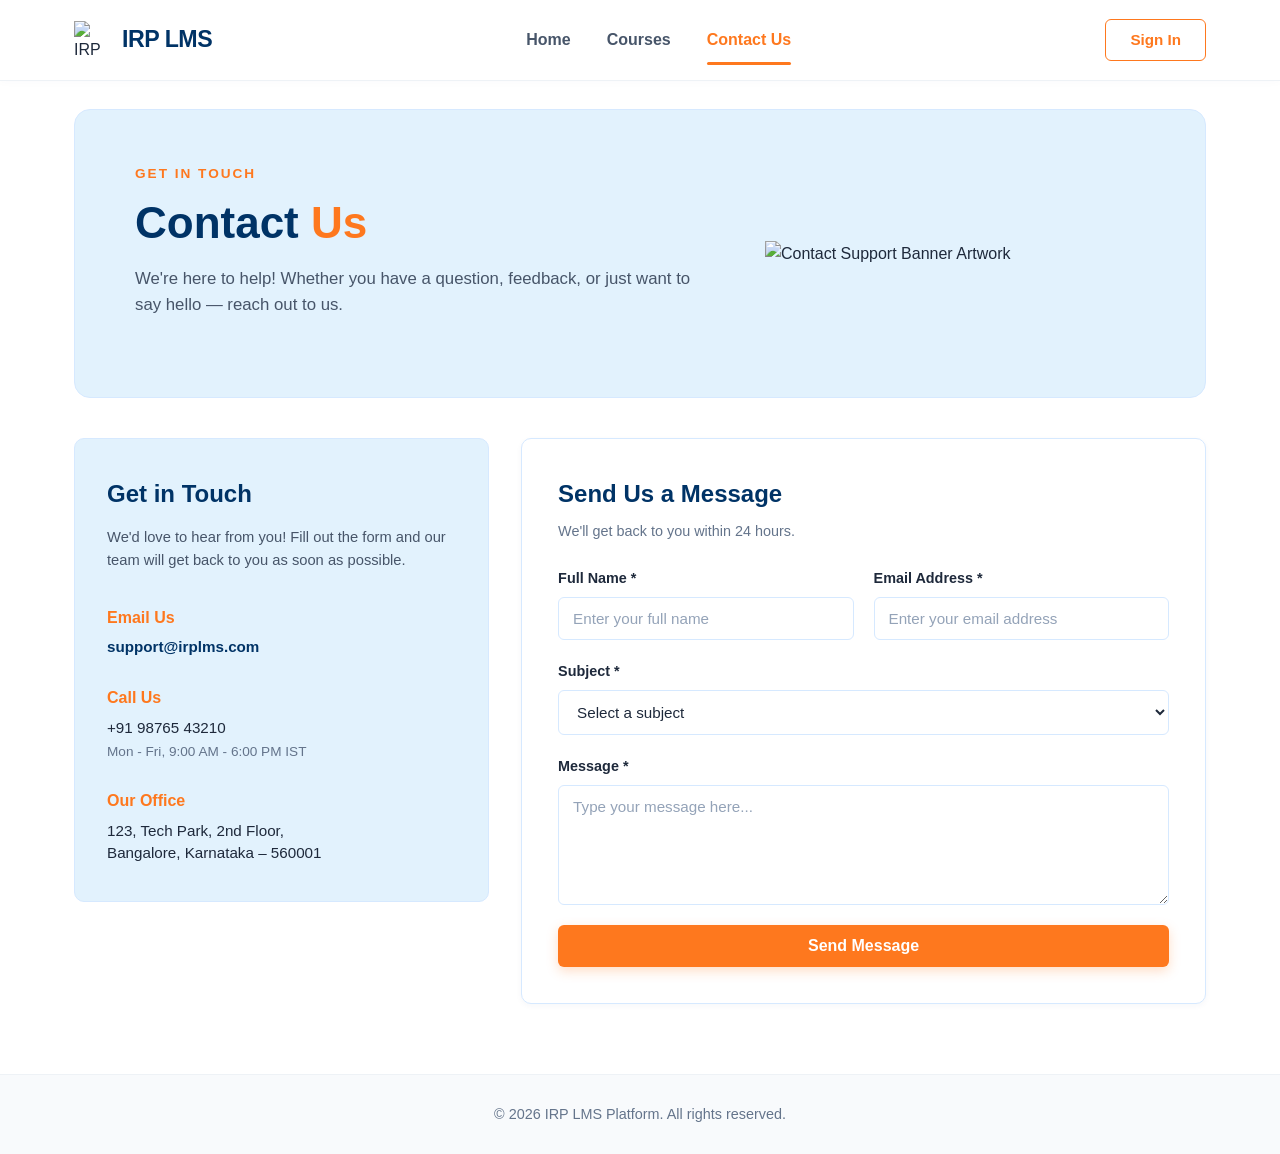
==== contact.html @ dccea212 "Initial commit: IRP LMS responsive website recreation with HTML5 and CSS3" ====
<!DOCTYPE html>
<html lang="en">
<head>
  <meta charset="UTF-8">
  <meta name="viewport" content="width=device-width, initial-scale=1.0">
  <title>IRP LMS - Contact Us & Student Support</title>
  <link rel="stylesheet" href="style.css">
</head>
<body>

  <!-- Site Navigation Header -->
  <header class="site-header">
    <div class="container navbar">
      <a href="index.html" class="brand-logo">
        <img 
          src="https://res.cloudinary.com/dwh7w9kz1/image/upload/v1793204894/irp_lms_navbar_icon_rc0f9k.png" 
          alt="IRP LMS Logo" 
          class="brand-icon"
        >
        <span class="brand-name">IRP LMS</span>
      </a>

      <nav class="nav-links">
        <a href="index.html" class="nav-link">Home</a>
        <a href="courses.html" class="nav-link">Courses</a>
        <a href="contact.html" class="nav-link active">Contact Us</a>
      </nav>

      <div class="header-action">
        <a href="#signin" class="btn-sign-in">Sign In</a>
      </div>
    </div>
  </header>

  <!-- Main Content -->
  <main class="container">
    <!-- Contact Hero Banner Section -->
    <section class="hero-banner">
      <div class="hero-content">
        <span class="category-kicker">GET IN TOUCH</span>
        <h1 class="hero-title">
          Contact <span class="highlight-orange">Us</span>
        </h1>
        <p class="hero-subtitle">
          We're here to help! Whether you have a question, feedback, or just want to say hello &mdash; reach out to us.
        </p>
      </div>

      <div class="hero-media">
        <img 
          src="https://res.cloudinary.com/dwh7w9kz1/image/upload/v1793204868/Minimalist_E-learning_Banner_with_Graduation_Cap_l9jd7u.png" 
          alt="Contact Support Banner Artwork" 
          class="hero-artwork"
        >
      </div>
    </section>

    <!-- Support Layout: Contact Info & Form -->
    <section class="contact-section">
      <div class="contact-layout">
        <!-- Left Panel: Contact Information -->
        <aside class="contact-info-panel">
          <h2 class="contact-panel-title">Get in Touch</h2>
          <p class="contact-panel-desc">
            We'd love to hear from you! Fill out the form and our team will get back to you as soon as possible.
          </p>

          <div class="contact-details-list">
            <!-- Email Item -->
            <div class="contact-item">
              <h3 class="contact-item-title">Email Us</h3>
              <p class="contact-item-value">
                <a href="mailto:support@irplms.com">support@irplms.com</a>
              </p>
            </div>

            <!-- Phone Item -->
            <div class="contact-item">
              <h3 class="contact-item-title">Call Us</h3>
              <p class="contact-item-value">
                +91 98765 43210
                <span class="contact-sublabel">Mon - Fri, 9:00 AM - 6:00 PM IST</span>
              </p>
            </div>

            <!-- Office Address Item -->
            <div class="contact-item">
              <h3 class="contact-item-title">Our Office</h3>
              <p class="contact-item-value">
                123, Tech Park, 2nd Floor,<br>
                Bangalore, Karnataka &ndash; 560001
              </p>
            </div>
          </div>
        </aside>

        <!-- Right Panel: Message Form Card -->
        <section class="contact-form-card">
          <div class="form-header">
            <h2 class="form-title">Send Us a Message</h2>
            <p class="form-note">We'll get back to you within 24 hours.</p>
          </div>

          <form class="contact-form" action="#" method="POST" onsubmit="event.preventDefault(); alert('Thank you! Your message has been sent successfully.');">
            <!-- Side-by-side Full Name and Email Address -->
            <div class="form-row">
              <div class="form-group">
                <label for="full-name" class="form-label">Full Name *</label>
                <input 
                  type="text" 
                  id="full-name" 
                  name="fullName" 
                  class="form-control" 
                  placeholder="Enter your full name" 
                  required
                >
              </div>

              <div class="form-group">
                <label for="email-address" class="form-label">Email Address *</label>
                <input 
                  type="email" 
                  id="email-address" 
                  name="emailAddress" 
                  class="form-control" 
                  placeholder="Enter your email address" 
                  required
                >
              </div>
            </div>

            <!-- Subject Dropdown -->
            <div class="form-group">
              <label for="subject" class="form-label">Subject *</label>
              <select id="subject" name="subject" class="form-control" required>
                <option value="" disabled selected>Select a subject</option>
                <option value="course-inquiry">Course Inquiry</option>
                <option value="placement-support">Placement Support</option>
                <option value="technical-assistance">Technical Assistance</option>
                <option value="general-feedback">General Feedback</option>
              </select>
            </div>

            <!-- Message Textarea -->
            <div class="form-group">
              <label for="message" class="form-label">Message *</label>
              <textarea 
                id="message" 
                name="message" 
                class="form-control" 
                rows="5" 
                placeholder="Type your message here..." 
                required
              ></textarea>
            </div>

            <!-- Submit Button -->
            <button type="submit" class="btn btn-primary btn-block">
              Send Message
            </button>
          </form>
        </section>
      </div>
    </section>
  </main>

  <!-- Site Footer -->
  <footer class="site-footer">
    <div class="container">
      <p class="footer-text">&copy; 2026 IRP LMS Platform. All rights reserved.</p>
    </div>
  </footer>

</body>
</html>
---- style.css ----
/* ==========================================================================
   IRP LMS - Official Stylesheet
   Theme Color Palette & Custom Properties
   ========================================================================== */

:root {
  --primary-navy: #003366;
  --primary-orange: #FE781E;
  --primary-orange-hover: #E26312;
  --secondary-blue: #5F9FE0;
  --light-blue-bg: #E2F2FD;
  --white-bg: #FFFFFF;
  --light-blue-border: #D6E9FF;
  
  --text-dark: #1E293B;
  --text-muted: #64748B;
  --text-light: #94A3B8;
  
  --font-family: 'Segoe UI', -apple-system, BlinkMacSystemFont, Roboto, Helvetica, Arial, sans-serif;
  
  --radius-sm: 6px;
  --radius-md: 10px;
  --radius-lg: 16px;
  
  --shadow-sm: 0 2px 6px rgba(0, 51, 102, 0.04);
  --shadow-md: 0 4px 16px rgba(0, 51, 102, 0.08);
  --shadow-lg: 0 8px 24px rgba(0, 51, 102, 0.12);
  
  --transition: all 0.25s ease-in-out;
  --max-width: 1180px;
}

/* ==========================================================================
   Base & Reset Styles
   ========================================================================== */

* {
  margin: 0;
  padding: 0;
  box-sizing: border-box;
}

html {
  font-size: 16px;
  scroll-behavior: smooth;
}

body {
  font-family: var(--font-family);
  background-color: var(--white-bg);
  color: var(--text-dark);
  line-height: 1.6;
  min-height: 100vh;
  display: flex;
  flex-direction: column;
  -webkit-font-smoothing: antialiased;
}

img {
  max-width: 100%;
  height: auto;
  display: block;
}

a {
  text-decoration: none;
  color: inherit;
  transition: var(--transition);
}

ul {
  list-style: none;
}

.container {
  width: 100%;
  max-width: var(--max-width);
  margin: 0 auto;
  padding: 0 24px;
}

/* ==========================================================================
   Header & Navigation Bar
   ========================================================================== */

.site-header {
  background-color: var(--white-bg);
  border-bottom: 1px solid #EEF2F6;
  position: sticky;
  top: 0;
  z-index: 100;
  box-shadow: 0 2px 8px rgba(0, 51, 102, 0.02);
}

.navbar {
  display: flex;
  align-items: center;
  justify-content: space-between;
  height: 80px;
}

.brand-logo {
  display: flex;
  align-items: center;
  gap: 10px;
  text-decoration: none;
}

.brand-icon {
  width: 38px;
  height: 38px;
  object-fit: contain;
}

.brand-name {
  font-size: 1.45rem;
  font-weight: 800;
  color: var(--primary-navy);
  letter-spacing: -0.5px;
}

.nav-links {
  display: flex;
  align-items: center;
  gap: 36px;
}

.nav-link {
  font-size: 1rem;
  font-weight: 600;
  color: #475569;
  position: relative;
  padding: 8px 0;
  transition: var(--transition);
}

.nav-link:hover {
  color: var(--primary-orange);
}

.nav-link.active {
  color: var(--primary-orange);
}

.nav-link.active::after {
  content: '';
  position: absolute;
  left: 0;
  bottom: -4px;
  width: 100%;
  height: 2.5px;
  background-color: var(--primary-orange);
  border-radius: 2px;
}

.header-action {
  display: flex;
  align-items: center;
}

.btn-sign-in {
  display: inline-block;
  padding: 8px 24px;
  font-size: 0.95rem;
  font-weight: 600;
  color: var(--primary-orange);
  background-color: transparent;
  border: 1.5px solid var(--primary-orange);
  border-radius: var(--radius-sm);
  transition: var(--transition);
  cursor: pointer;
  text-decoration: none;
}

.btn-sign-in:hover {
  background-color: var(--primary-orange);
  color: var(--white-bg);
}

/* ==========================================================================
   Common Components & Buttons
   ========================================================================== */

.category-kicker {
  color: var(--primary-orange);
  font-size: 0.85rem;
  font-weight: 700;
  letter-spacing: 2px;
  text-transform: uppercase;
  margin-bottom: 12px;
  display: inline-block;
}

.highlight-orange {
  color: var(--primary-orange);
}

.btn {
  display: inline-flex;
  align-items: center;
  justify-content: center;
  gap: 8px;
  font-family: inherit;
  font-size: 1rem;
  font-weight: 600;
  padding: 12px 26px;
  border-radius: var(--radius-sm);
  border: none;
  cursor: pointer;
  transition: var(--transition);
  text-decoration: none;
}

.btn-primary {
  background-color: var(--primary-orange);
  color: var(--white-bg);
  box-shadow: 0 4px 12px rgba(254, 120, 30, 0.25);
}

.btn-primary:hover {
  background-color: var(--primary-orange-hover);
  box-shadow: 0 6px 16px rgba(254, 120, 30, 0.35);
  transform: translateY(-1px);
}

.btn-block {
  width: 100%;
}

/* ==========================================================================
   Hero Banners (Shared across pages)
   ========================================================================== */

.hero-banner {
  background-color: var(--light-blue-bg);
  border-radius: var(--radius-lg);
  margin-top: 28px;
  padding: 50px 60px;
  display: flex;
  align-items: center;
  justify-content: space-between;
  gap: 40px;
  position: relative;
  overflow: hidden;
  border: 1px solid var(--light-blue-border);
}

.hero-content {
  flex: 1;
  max-width: 580px;
}

.hero-title {
  font-size: 2.75rem;
  font-weight: 800;
  color: var(--primary-navy);
  line-height: 1.2;
  margin-bottom: 16px;
}

.hero-subtitle {
  font-size: 1.05rem;
  color: #475569;
  line-height: 1.6;
  margin-bottom: 28px;
}

.hero-media {
  flex: 0 0 380px;
  display: flex;
  align-items: center;
  justify-content: center;
}

.hero-artwork {
  width: 100%;
  max-width: 380px;
  height: auto;
  object-fit: contain;
}

/* ==========================================================================
   Home Page: Learning Journey Section
   ========================================================================== */

.learning-journey-section {
  padding: 50px 0 70px;
}

.section-header {
  margin-bottom: 36px;
}

.section-title {
  font-size: 2rem;
  font-weight: 700;
  color: var(--primary-navy);
  margin-bottom: 8px;
}

.section-subtitle {
  font-size: 1rem;
  color: var(--text-muted);
}

.journey-cards-grid {
  display: grid;
  grid-template-columns: repeat(5, 1fr);
  gap: 20px;
}

.journey-card {
  background-color: var(--white-bg);
  border: 1.5px solid var(--light-blue-border);
  border-radius: var(--radius-md);
  padding: 26px 20px;
  box-shadow: var(--shadow-sm);
  transition: var(--transition);
  display: flex;
  flex-direction: column;
}

.journey-card:hover {
  transform: translateY(-4px);
  border-color: var(--secondary-blue);
  box-shadow: var(--shadow-md);
}

.step-badge {
  font-size: 2.25rem;
  font-weight: 800;
  color: var(--primary-orange);
  line-height: 1;
  margin-bottom: 14px;
}

.card-title {
  font-size: 1.15rem;
  font-weight: 700;
  color: var(--primary-navy);
  margin-bottom: 8px;
}

.card-desc {
  font-size: 0.9rem;
  color: var(--text-muted);
  line-height: 1.5;
}

/* ==========================================================================
   Courses Page: Video Tutorial Cards Grid
   ========================================================================== */

.courses-section {
  padding: 40px 0 70px;
}

.courses-grid {
  display: grid;
  grid-template-columns: repeat(3, 1fr);
  gap: 28px;
  margin-bottom: 48px;
}

.course-card {
  background-color: var(--white-bg);
  border: 1px solid var(--light-blue-border);
  border-radius: var(--radius-md);
  overflow: hidden;
  box-shadow: var(--shadow-sm);
  transition: var(--transition);
  display: flex;
  flex-direction: column;
}

.course-card:hover {
  transform: translateY(-4px);
  box-shadow: var(--shadow-md);
  border-color: var(--secondary-blue);
}

.video-container {
  position: relative;
  width: 100%;
  aspect-ratio: 16 / 9;
  background-color: #0F172A;
}

.video-container iframe {
  position: absolute;
  top: 0;
  left: 0;
  width: 100%;
  height: 100%;
  border: 0;
}

.course-content {
  padding: 20px;
  flex-grow: 1;
  display: flex;
  flex-direction: column;
}

.course-title {
  font-size: 1.15rem;
  font-weight: 700;
  color: var(--primary-navy);
  margin-bottom: 8px;
}

.course-desc {
  font-size: 0.9rem;
  color: var(--text-muted);
  line-height: 1.5;
}

/* Explore More Courses Bar */
.explore-bar {
  background-color: var(--light-blue-bg);
  border: 1px solid var(--light-blue-border);
  border-radius: var(--radius-md);
  padding: 24px 36px;
  display: flex;
  align-items: center;
  justify-content: space-between;
  gap: 20px;
}

.explore-left {
  display: flex;
  align-items: center;
  gap: 18px;
}

.grid-dots-icon {
  width: 36px;
  height: 36px;
  display: grid;
  grid-template-columns: repeat(3, 1fr);
  gap: 4px;
  flex-shrink: 0;
}

.grid-dots-icon span {
  width: 7px;
  height: 7px;
  background-color: var(--primary-orange);
  border-radius: 50%;
  display: inline-block;
}

.explore-title {
  font-size: 1.2rem;
  font-weight: 700;
  color: var(--primary-navy);
  margin-bottom: 3px;
}

.explore-desc {
  font-size: 0.9rem;
  color: var(--text-muted);
}

/* ==========================================================================
   Contact Us Page: Split Two-Column Support Layout
   ========================================================================== */

.contact-section {
  padding: 40px 0 70px;
}

.contact-layout {
  display: grid;
  grid-template-columns: 1fr 1.65fr;
  gap: 32px;
  align-items: start;
}

/* Left: Contact Info Panel */
.contact-info-panel {
  background-color: var(--light-blue-bg);
  border: 1px solid var(--light-blue-border);
  border-radius: var(--radius-md);
  padding: 36px 32px;
}

.contact-panel-title {
  font-size: 1.5rem;
  font-weight: 700;
  color: var(--primary-navy);
  margin-bottom: 12px;
}

.contact-panel-desc {
  font-size: 0.92rem;
  color: #475569;
  line-height: 1.6;
  margin-bottom: 32px;
}

.contact-details-list {
  display: flex;
  flex-direction: column;
  gap: 26px;
}

.contact-item-title {
  font-size: 1rem;
  font-weight: 700;
  color: var(--primary-orange);
  margin-bottom: 6px;
}

.contact-item-value {
  font-size: 0.95rem;
  color: var(--text-dark);
  line-height: 1.5;
}

.contact-item-value a {
  color: var(--primary-navy);
  font-weight: 600;
}

.contact-item-value a:hover {
  color: var(--primary-orange);
  text-decoration: underline;
}

.contact-sublabel {
  display: block;
  font-size: 0.85rem;
  color: var(--text-muted);
  margin-top: 2px;
}

/* Right: Interactive Message Form Card */
.contact-form-card {
  background-color: var(--white-bg);
  border: 1px solid var(--light-blue-border);
  border-radius: var(--radius-md);
  padding: 36px 36px;
  box-shadow: var(--shadow-sm);
}

.form-header {
  margin-bottom: 24px;
}

.form-title {
  font-size: 1.5rem;
  font-weight: 700;
  color: var(--primary-navy);
  margin-bottom: 6px;
}

.form-note {
  font-size: 0.9rem;
  color: var(--text-muted);
}

.contact-form {
  display: flex;
  flex-direction: column;
  gap: 20px;
}

.form-row {
  display: grid;
  grid-template-columns: 1fr 1fr;
  gap: 20px;
}

.form-group {
  display: flex;
  flex-direction: column;
  gap: 7px;
}

.form-label {
  font-size: 0.9rem;
  font-weight: 600;
  color: var(--text-dark);
}

.form-control {
  font-family: inherit;
  font-size: 0.95rem;
  color: var(--text-dark);
  background-color: var(--white-bg);
  border: 1px solid var(--light-blue-border);
  border-radius: var(--radius-sm);
  padding: 12px 14px;
  outline: none;
  transition: var(--transition);
  width: 100%;
}

.form-control::placeholder {
  color: #94A3B8;
}

.form-control:focus {
  border-color: var(--secondary-blue);
  box-shadow: 0 0 0 3px rgba(95, 159, 224, 0.2);
}

select.form-control {
  appearance: auto;
  cursor: pointer;
}

textarea.form-control {
  resize: vertical;
  min-height: 120px;
}

/* ==========================================================================
   Footer
   ========================================================================== */

.site-footer {
  background-color: #F8FAFC;
  border-top: 1px solid #EEF2F6;
  padding: 28px 0;
  margin-top: auto;
  text-align: center;
}

.footer-text {
  font-size: 0.9rem;
  color: var(--text-muted);
}

/* ==========================================================================
   Responsive Design & Media Queries
   ========================================================================== */

@media (max-width: 1024px) {
  .hero-banner {
    padding: 40px 36px;
  }
  
  .hero-title {
    font-size: 2.3rem;
  }
  
  .hero-media {
    flex: 0 0 300px;
  }
  
  .journey-cards-grid {
    grid-template-columns: repeat(3, 1fr);
  }
  
  .courses-grid {
    grid-template-columns: repeat(2, 1fr);
    gap: 22px;
  }
}

@media (max-width: 768px) {
  .navbar {
    height: auto;
    padding: 16px 0;
    flex-wrap: wrap;
    gap: 16px;
  }
  
  .nav-links {
    order: 3;
    width: 100%;
    justify-content: center;
    gap: 24px;
    border-top: 1px solid #F1F5F9;
    padding-top: 12px;
  }
  
  .hero-banner {
    flex-direction: column;
    text-align: center;
    padding: 36px 24px;
  }
  
  .hero-content {
    max-width: 100%;
  }
  
  .hero-title {
    font-size: 2rem;
  }
  
  .hero-media {
    flex: 0 0 auto;
    width: 100%;
    max-width: 280px;
  }
  
  .journey-cards-grid {
    grid-template-columns: repeat(2, 1fr);
  }
  
  .courses-grid {
    grid-template-columns: 1fr;
  }
  
  .explore-bar {
    flex-direction: column;
    text-align: center;
    padding: 24px;
  }
  
  .explore-left {
    flex-direction: column;
  }
  
  .contact-layout {
    grid-template-columns: 1fr;
  }
  
  .form-row {
    grid-template-columns: 1fr;
  }
  
  .contact-form-card {
    padding: 26px 20px;
  }
  
  .contact-info-panel {
    padding: 26px 20px;
  }
}

@media (max-width: 480px) {
  .journey-cards-grid {
    grid-template-columns: 1fr;
  }
  
  .hero-title {
    font-size: 1.7rem;
  }
  
  .section-title {
    font-size: 1.6rem;
  }
}
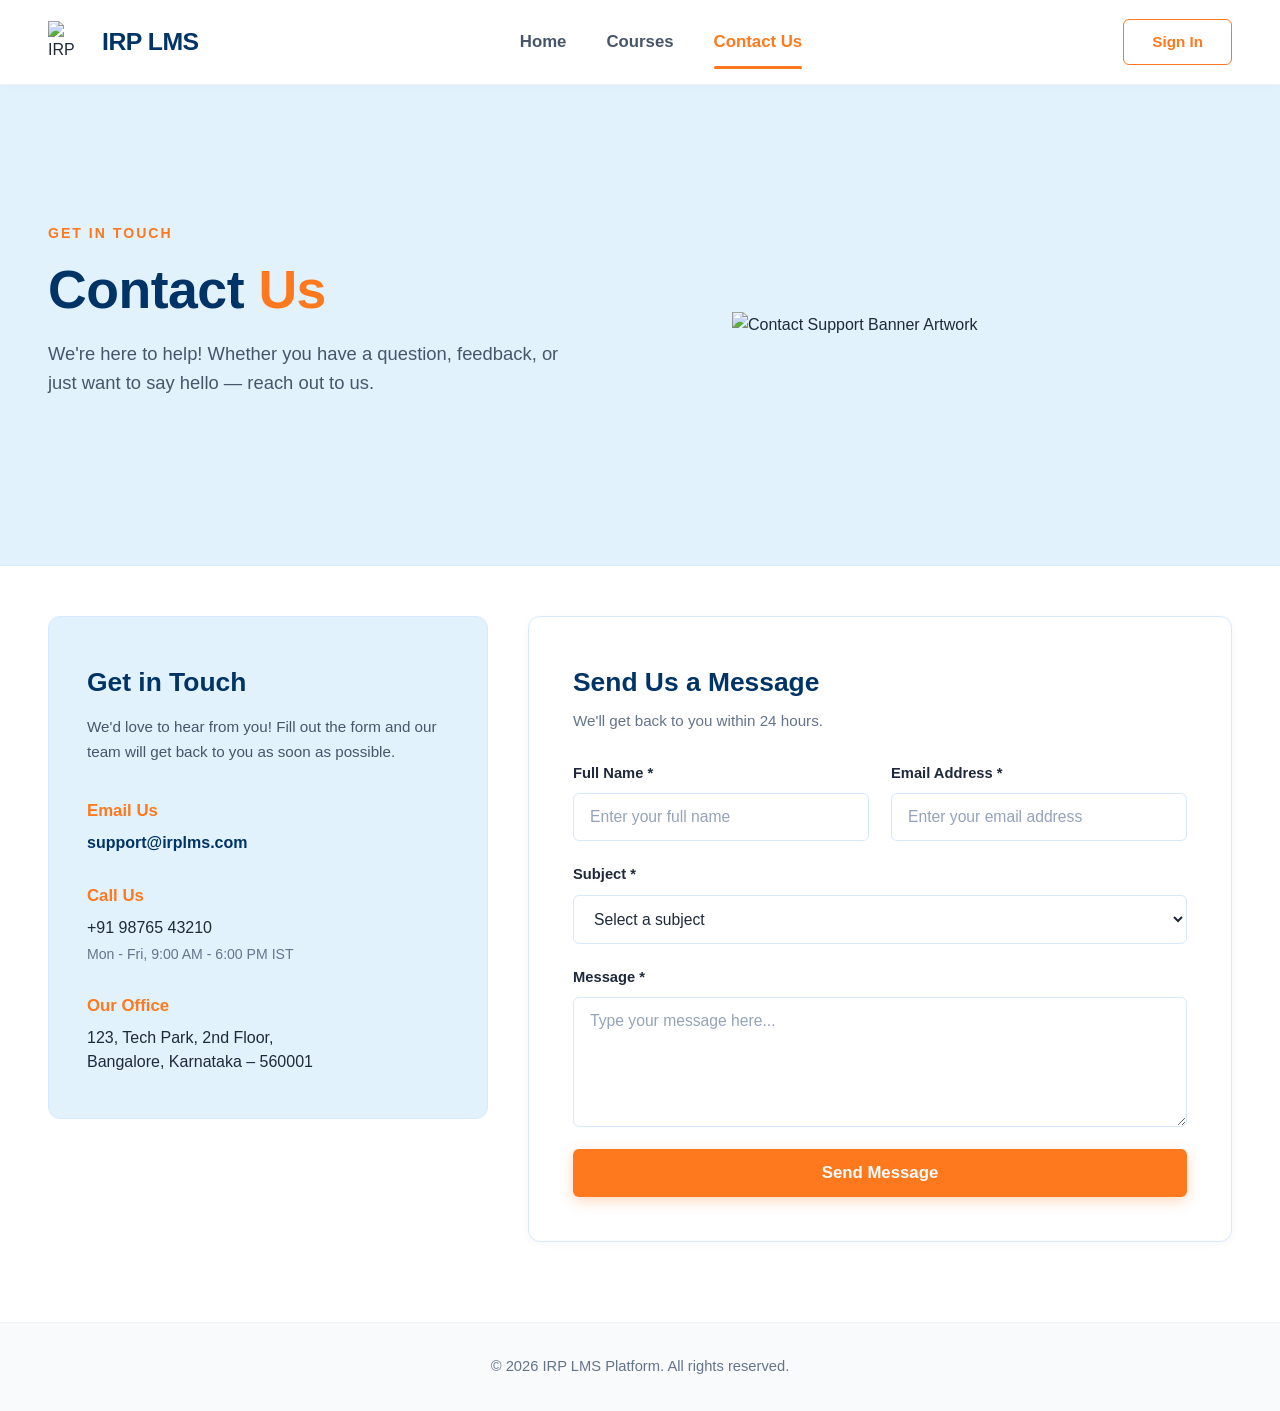
==== commit c51d2ebd: "Update layout: full-width hero banner and expanded container matching reference screenshot" ====
--- a/contact.html
+++ b/contact.html
@@ -32,10 +32,9 @@
     </div>
   </header>
 
-  <!-- Main Content -->
-  <main class="container">
-    <!-- Contact Hero Banner Section -->
-    <section class="hero-banner">
+  <!-- Full-Width Contact Hero Banner Section -->
+  <section class="hero-full-width">
+    <div class="container hero-container">
       <div class="hero-content">
         <span class="category-kicker">GET IN TOUCH</span>
         <h1 class="hero-title">
@@ -50,11 +49,14 @@
         <img 
           src="https://res.cloudinary.com/dwh7w9kz1/image/upload/v1793204868/Minimalist_E-learning_Banner_with_Graduation_Cap_l9jd7u.png" 
           alt="Contact Support Banner Artwork" 
-          class="hero-artwork"
+          class="hero-artwork hero-artwork-compact"
         >
       </div>
-    </section>
+    </div>
+  </section>
 
+  <!-- Main Content Area -->
+  <main class="container">
     <!-- Support Layout: Contact Info & Form -->
     <section class="contact-section">
       <div class="contact-layout">
--- a/style.css
+++ b/style.css
@@ -19,15 +19,15 @@
   --font-family: 'Segoe UI', -apple-system, BlinkMacSystemFont, Roboto, Helvetica, Arial, sans-serif;
   
   --radius-sm: 6px;
-  --radius-md: 10px;
+  --radius-md: 12px;
   --radius-lg: 16px;
   
-  --shadow-sm: 0 2px 6px rgba(0, 51, 102, 0.04);
-  --shadow-md: 0 4px 16px rgba(0, 51, 102, 0.08);
-  --shadow-lg: 0 8px 24px rgba(0, 51, 102, 0.12);
+  --shadow-sm: 0 2px 8px rgba(0, 51, 102, 0.04);
+  --shadow-md: 0 6px 20px rgba(0, 51, 102, 0.08);
+  --shadow-lg: 0 10px 30px rgba(0, 51, 102, 0.12);
   
   --transition: all 0.25s ease-in-out;
-  --max-width: 1180px;
+  --max-width: 1400px;
 }
 
 /* ==========================================================================
@@ -72,11 +72,12 @@
   list-style: none;
 }
 
+/* Container for page content */
 .container {
   width: 100%;
   max-width: var(--max-width);
   margin: 0 auto;
-  padding: 0 24px;
+  padding: 0 48px;
 }
 
 /* ==========================================================================
@@ -89,31 +90,31 @@
   position: sticky;
   top: 0;
   z-index: 100;
-  box-shadow: 0 2px 8px rgba(0, 51, 102, 0.02);
+  box-shadow: 0 1px 6px rgba(0, 51, 102, 0.03);
 }
 
 .navbar {
   display: flex;
   align-items: center;
   justify-content: space-between;
-  height: 80px;
+  height: 84px;
 }
 
 .brand-logo {
   display: flex;
   align-items: center;
-  gap: 10px;
+  gap: 12px;
   text-decoration: none;
 }
 
 .brand-icon {
-  width: 38px;
-  height: 38px;
+  width: 42px;
+  height: 42px;
   object-fit: contain;
 }
 
 .brand-name {
-  font-size: 1.45rem;
+  font-size: 1.55rem;
   font-weight: 800;
   color: var(--primary-navy);
   letter-spacing: -0.5px;
@@ -122,11 +123,11 @@
 .nav-links {
   display: flex;
   align-items: center;
-  gap: 36px;
+  gap: 40px;
 }
 
 .nav-link {
-  font-size: 1rem;
+  font-size: 1.05rem;
   font-weight: 600;
   color: #475569;
   position: relative;
@@ -146,11 +147,11 @@
   content: '';
   position: absolute;
   left: 0;
-  bottom: -4px;
+  bottom: -6px;
   width: 100%;
-  height: 2.5px;
+  height: 3px;
   background-color: var(--primary-orange);
-  border-radius: 2px;
+  border-radius: 3px;
 }
 
 .header-action {
@@ -160,7 +161,7 @@
 
 .btn-sign-in {
   display: inline-block;
-  padding: 8px 24px;
+  padding: 10px 28px;
   font-size: 0.95rem;
   font-weight: 600;
   color: var(--primary-orange);
@@ -183,11 +184,11 @@
 
 .category-kicker {
   color: var(--primary-orange);
-  font-size: 0.85rem;
+  font-size: 0.88rem;
   font-weight: 700;
   letter-spacing: 2px;
   text-transform: uppercase;
-  margin-bottom: 12px;
+  margin-bottom: 14px;
   display: inline-block;
 }
 
@@ -201,9 +202,9 @@
   justify-content: center;
   gap: 8px;
   font-family: inherit;
-  font-size: 1rem;
+  font-size: 1.05rem;
   font-weight: 600;
-  padding: 12px 26px;
+  padding: 14px 28px;
   border-radius: var(--radius-sm);
   border: none;
   cursor: pointer;
@@ -214,13 +215,13 @@
 .btn-primary {
   background-color: var(--primary-orange);
   color: var(--white-bg);
-  box-shadow: 0 4px 12px rgba(254, 120, 30, 0.25);
+  box-shadow: 0 4px 14px rgba(254, 120, 30, 0.28);
 }
 
 .btn-primary:hover {
   background-color: var(--primary-orange-hover);
-  box-shadow: 0 6px 16px rgba(254, 120, 30, 0.35);
-  transform: translateY(-1px);
+  box-shadow: 0 6px 18px rgba(254, 120, 30, 0.38);
+  transform: translateY(-2px);
 }
 
 .btn-block {
@@ -228,92 +229,104 @@
 }
 
 /* ==========================================================================
-   Hero Banners (Shared across pages)
-   ========================================================================== */
-
-.hero-banner {
+   Full-Width Hero Section
+   ========================================================================== */
+
+.hero-full-width {
+  width: 100%;
   background-color: var(--light-blue-bg);
-  border-radius: var(--radius-lg);
-  margin-top: 28px;
-  padding: 50px 60px;
+  border-bottom: 1px solid var(--light-blue-border);
+  overflow: hidden;
+}
+
+.hero-container {
   display: flex;
   align-items: center;
   justify-content: space-between;
+  min-height: 480px;
+  padding-top: 36px;
+  padding-bottom: 36px;
   gap: 40px;
-  position: relative;
-  overflow: hidden;
-  border: 1px solid var(--light-blue-border);
 }
 
 .hero-content {
-  flex: 1;
-  max-width: 580px;
+  flex: 1 1 52%;
+  max-width: 660px;
+  z-index: 2;
 }
 
 .hero-title {
-  font-size: 2.75rem;
+  font-size: 3.35rem;
   font-weight: 800;
   color: var(--primary-navy);
-  line-height: 1.2;
-  margin-bottom: 16px;
+  line-height: 1.15;
+  margin-bottom: 18px;
+  letter-spacing: -0.5px;
 }
 
 .hero-subtitle {
-  font-size: 1.05rem;
+  font-size: 1.15rem;
   color: #475569;
   line-height: 1.6;
-  margin-bottom: 28px;
+  margin-bottom: 32px;
+  max-width: 520px;
 }
 
 .hero-media {
-  flex: 0 0 380px;
-  display: flex;
-  align-items: center;
-  justify-content: center;
+  flex: 1 1 48%;
+  display: flex;
+  align-items: flex-end;
+  justify-content: flex-end;
+  z-index: 1;
 }
 
 .hero-artwork {
   width: 100%;
-  max-width: 380px;
+  max-width: 620px;
   height: auto;
   object-fit: contain;
 }
 
+.hero-artwork-compact {
+  max-width: 500px;
+}
+
 /* ==========================================================================
    Home Page: Learning Journey Section
    ========================================================================== */
 
 .learning-journey-section {
-  padding: 50px 0 70px;
+  padding: 60px 0 80px;
 }
 
 .section-header {
-  margin-bottom: 36px;
+  margin-bottom: 40px;
 }
 
 .section-title {
-  font-size: 2rem;
-  font-weight: 700;
-  color: var(--primary-navy);
-  margin-bottom: 8px;
+  font-size: 2.25rem;
+  font-weight: 800;
+  color: var(--primary-navy);
+  margin-bottom: 10px;
+  letter-spacing: -0.5px;
 }
 
 .section-subtitle {
-  font-size: 1rem;
+  font-size: 1.05rem;
   color: var(--text-muted);
 }
 
 .journey-cards-grid {
   display: grid;
   grid-template-columns: repeat(5, 1fr);
-  gap: 20px;
+  gap: 24px;
 }
 
 .journey-card {
   background-color: var(--white-bg);
   border: 1.5px solid var(--light-blue-border);
   border-radius: var(--radius-md);
-  padding: 26px 20px;
+  padding: 32px 24px;
   box-shadow: var(--shadow-sm);
   transition: var(--transition);
   display: flex;
@@ -327,24 +340,24 @@
 }
 
 .step-badge {
-  font-size: 2.25rem;
+  font-size: 2.6rem;
   font-weight: 800;
   color: var(--primary-orange);
   line-height: 1;
-  margin-bottom: 14px;
+  margin-bottom: 16px;
 }
 
 .card-title {
-  font-size: 1.15rem;
+  font-size: 1.25rem;
   font-weight: 700;
   color: var(--primary-navy);
-  margin-bottom: 8px;
+  margin-bottom: 10px;
 }
 
 .card-desc {
-  font-size: 0.9rem;
+  font-size: 0.95rem;
   color: var(--text-muted);
-  line-height: 1.5;
+  line-height: 1.55;
 }
 
 /* ==========================================================================
@@ -352,14 +365,14 @@
    ========================================================================== */
 
 .courses-section {
-  padding: 40px 0 70px;
+  padding: 50px 0 80px;
 }
 
 .courses-grid {
   display: grid;
   grid-template-columns: repeat(3, 1fr);
-  gap: 28px;
-  margin-bottom: 48px;
+  gap: 32px;
+  margin-bottom: 50px;
 }
 
 .course-card {
@@ -396,23 +409,23 @@
 }
 
 .course-content {
-  padding: 20px;
+  padding: 24px;
   flex-grow: 1;
   display: flex;
   flex-direction: column;
 }
 
 .course-title {
-  font-size: 1.15rem;
+  font-size: 1.25rem;
   font-weight: 700;
   color: var(--primary-navy);
   margin-bottom: 8px;
 }
 
 .course-desc {
-  font-size: 0.9rem;
+  font-size: 0.95rem;
   color: var(--text-muted);
-  line-height: 1.5;
+  line-height: 1.55;
 }
 
 /* Explore More Courses Bar */
@@ -420,45 +433,45 @@
   background-color: var(--light-blue-bg);
   border: 1px solid var(--light-blue-border);
   border-radius: var(--radius-md);
-  padding: 24px 36px;
+  padding: 30px 44px;
   display: flex;
   align-items: center;
   justify-content: space-between;
-  gap: 20px;
+  gap: 24px;
 }
 
 .explore-left {
   display: flex;
   align-items: center;
-  gap: 18px;
+  gap: 22px;
 }
 
 .grid-dots-icon {
-  width: 36px;
-  height: 36px;
+  width: 38px;
+  height: 38px;
   display: grid;
   grid-template-columns: repeat(3, 1fr);
-  gap: 4px;
+  gap: 5px;
   flex-shrink: 0;
 }
 
 .grid-dots-icon span {
-  width: 7px;
-  height: 7px;
+  width: 8px;
+  height: 8px;
   background-color: var(--primary-orange);
   border-radius: 50%;
   display: inline-block;
 }
 
 .explore-title {
-  font-size: 1.2rem;
+  font-size: 1.3rem;
   font-weight: 700;
   color: var(--primary-navy);
-  margin-bottom: 3px;
+  margin-bottom: 4px;
 }
 
 .explore-desc {
-  font-size: 0.9rem;
+  font-size: 0.95rem;
   color: var(--text-muted);
 }
 
@@ -467,13 +480,13 @@
    ========================================================================== */
 
 .contact-section {
-  padding: 40px 0 70px;
+  padding: 50px 0 80px;
 }
 
 .contact-layout {
   display: grid;
-  grid-template-columns: 1fr 1.65fr;
-  gap: 32px;
+  grid-template-columns: 1fr 1.6fr;
+  gap: 40px;
   align-items: start;
 }
 
@@ -482,38 +495,38 @@
   background-color: var(--light-blue-bg);
   border: 1px solid var(--light-blue-border);
   border-radius: var(--radius-md);
-  padding: 36px 32px;
+  padding: 44px 38px;
 }
 
 .contact-panel-title {
-  font-size: 1.5rem;
+  font-size: 1.65rem;
   font-weight: 700;
   color: var(--primary-navy);
   margin-bottom: 12px;
 }
 
 .contact-panel-desc {
-  font-size: 0.92rem;
+  font-size: 0.95rem;
   color: #475569;
   line-height: 1.6;
-  margin-bottom: 32px;
+  margin-bottom: 34px;
 }
 
 .contact-details-list {
   display: flex;
   flex-direction: column;
-  gap: 26px;
+  gap: 28px;
 }
 
 .contact-item-title {
-  font-size: 1rem;
+  font-size: 1.05rem;
   font-weight: 700;
   color: var(--primary-orange);
   margin-bottom: 6px;
 }
 
 .contact-item-value {
-  font-size: 0.95rem;
+  font-size: 1rem;
   color: var(--text-dark);
   line-height: 1.5;
 }
@@ -530,9 +543,9 @@
 
 .contact-sublabel {
   display: block;
-  font-size: 0.85rem;
+  font-size: 0.88rem;
   color: var(--text-muted);
-  margin-top: 2px;
+  margin-top: 4px;
 }
 
 /* Right: Interactive Message Form Card */
@@ -540,58 +553,58 @@
   background-color: var(--white-bg);
   border: 1px solid var(--light-blue-border);
   border-radius: var(--radius-md);
-  padding: 36px 36px;
+  padding: 44px 44px;
   box-shadow: var(--shadow-sm);
 }
 
 .form-header {
-  margin-bottom: 24px;
+  margin-bottom: 28px;
 }
 
 .form-title {
-  font-size: 1.5rem;
+  font-size: 1.65rem;
   font-weight: 700;
   color: var(--primary-navy);
   margin-bottom: 6px;
 }
 
 .form-note {
-  font-size: 0.9rem;
+  font-size: 0.95rem;
   color: var(--text-muted);
 }
 
 .contact-form {
   display: flex;
   flex-direction: column;
-  gap: 20px;
+  gap: 22px;
 }
 
 .form-row {
   display: grid;
   grid-template-columns: 1fr 1fr;
-  gap: 20px;
+  gap: 22px;
 }
 
 .form-group {
   display: flex;
   flex-direction: column;
-  gap: 7px;
+  gap: 8px;
 }
 
 .form-label {
-  font-size: 0.9rem;
+  font-size: 0.92rem;
   font-weight: 600;
   color: var(--text-dark);
 }
 
 .form-control {
   font-family: inherit;
-  font-size: 0.95rem;
+  font-size: 0.98rem;
   color: var(--text-dark);
   background-color: var(--white-bg);
   border: 1px solid var(--light-blue-border);
   border-radius: var(--radius-sm);
-  padding: 12px 14px;
+  padding: 14px 16px;
   outline: none;
   transition: var(--transition);
   width: 100%;
@@ -613,7 +626,7 @@
 
 textarea.form-control {
   resize: vertical;
-  min-height: 120px;
+  min-height: 130px;
 }
 
 /* ==========================================================================
@@ -623,13 +636,13 @@
 .site-footer {
   background-color: #F8FAFC;
   border-top: 1px solid #EEF2F6;
-  padding: 28px 0;
+  padding: 32px 0;
   margin-top: auto;
   text-align: center;
 }
 
 .footer-text {
-  font-size: 0.9rem;
+  font-size: 0.92rem;
   color: var(--text-muted);
 }
 
@@ -637,17 +650,9 @@
    Responsive Design & Media Queries
    ========================================================================== */
 
-@media (max-width: 1024px) {
-  .hero-banner {
-    padding: 40px 36px;
-  }
-  
+@media (max-width: 1200px) {
   .hero-title {
-    font-size: 2.3rem;
-  }
-  
-  .hero-media {
-    flex: 0 0 300px;
+    font-size: 2.85rem;
   }
   
   .journey-cards-grid {
@@ -656,7 +661,46 @@
   
   .courses-grid {
     grid-template-columns: repeat(2, 1fr);
-    gap: 22px;
+  }
+}
+
+@media (max-width: 900px) {
+  .container {
+    padding: 0 24px;
+  }
+
+  .hero-container {
+    flex-direction: column;
+    text-align: center;
+    padding-top: 36px;
+    padding-bottom: 36px;
+    min-height: auto;
+  }
+  
+  .hero-content {
+    max-width: 100%;
+  }
+
+  .hero-subtitle {
+    margin-left: auto;
+    margin-right: auto;
+  }
+
+  .hero-media {
+    width: 100%;
+    justify-content: center;
+  }
+
+  .hero-artwork {
+    max-width: 440px;
+  }
+
+  .journey-cards-grid {
+    grid-template-columns: repeat(2, 1fr);
+  }
+
+  .contact-layout {
+    grid-template-columns: 1fr;
   }
 }
 
@@ -676,59 +720,32 @@
     border-top: 1px solid #F1F5F9;
     padding-top: 12px;
   }
-  
-  .hero-banner {
-    flex-direction: column;
-    text-align: center;
-    padding: 36px 24px;
-  }
-  
-  .hero-content {
-    max-width: 100%;
-  }
-  
+
   .hero-title {
-    font-size: 2rem;
-  }
-  
-  .hero-media {
-    flex: 0 0 auto;
-    width: 100%;
-    max-width: 280px;
-  }
-  
-  .journey-cards-grid {
-    grid-template-columns: repeat(2, 1fr);
-  }
-  
+    font-size: 2.2rem;
+  }
+
   .courses-grid {
     grid-template-columns: 1fr;
   }
-  
+
   .explore-bar {
     flex-direction: column;
     text-align: center;
     padding: 24px;
   }
-  
+
   .explore-left {
     flex-direction: column;
   }
-  
-  .contact-layout {
-    grid-template-columns: 1fr;
-  }
-  
+
   .form-row {
     grid-template-columns: 1fr;
   }
-  
-  .contact-form-card {
-    padding: 26px 20px;
-  }
-  
+
+  .contact-form-card,
   .contact-info-panel {
-    padding: 26px 20px;
+    padding: 28px 20px;
   }
 }
 
@@ -738,10 +755,10 @@
   }
   
   .hero-title {
+    font-size: 1.85rem;
+  }
+  
+  .section-title {
     font-size: 1.7rem;
   }
-  
-  .section-title {
-    font-size: 1.6rem;
-  }
-}
+}
